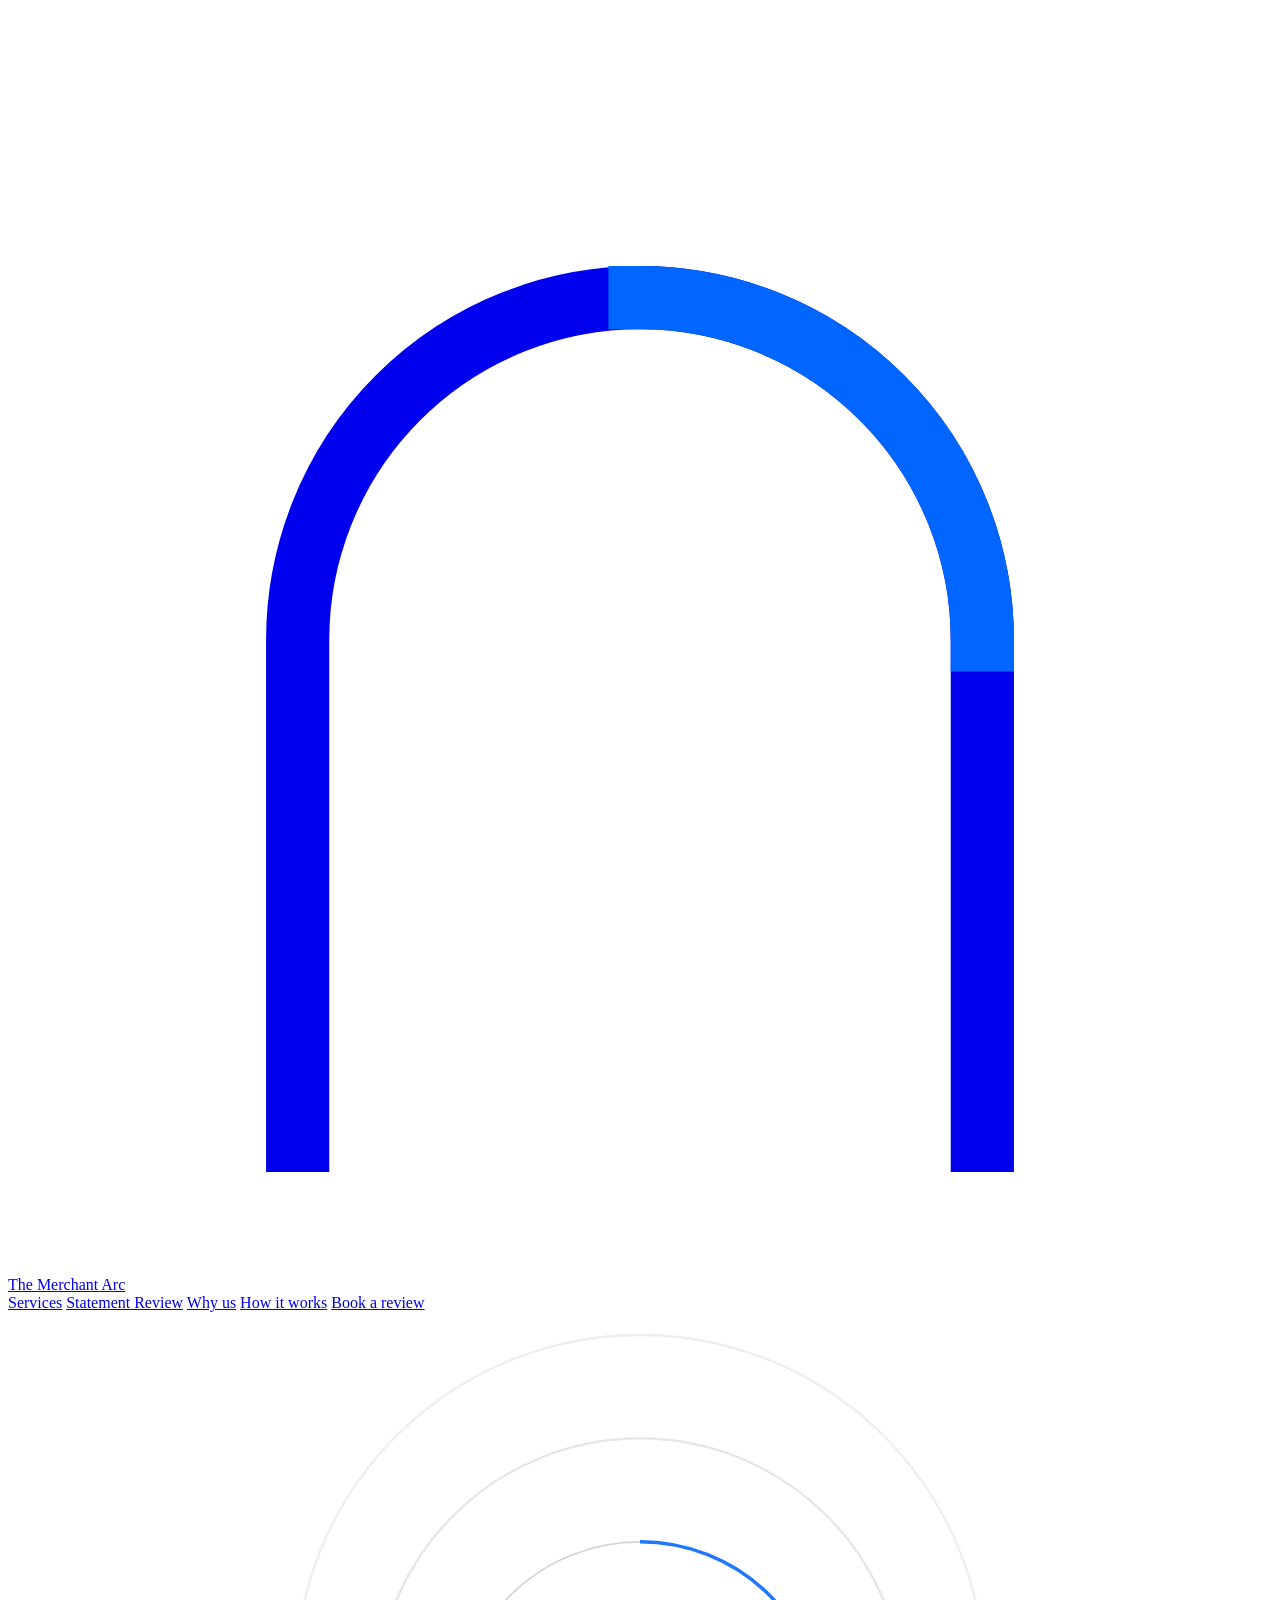
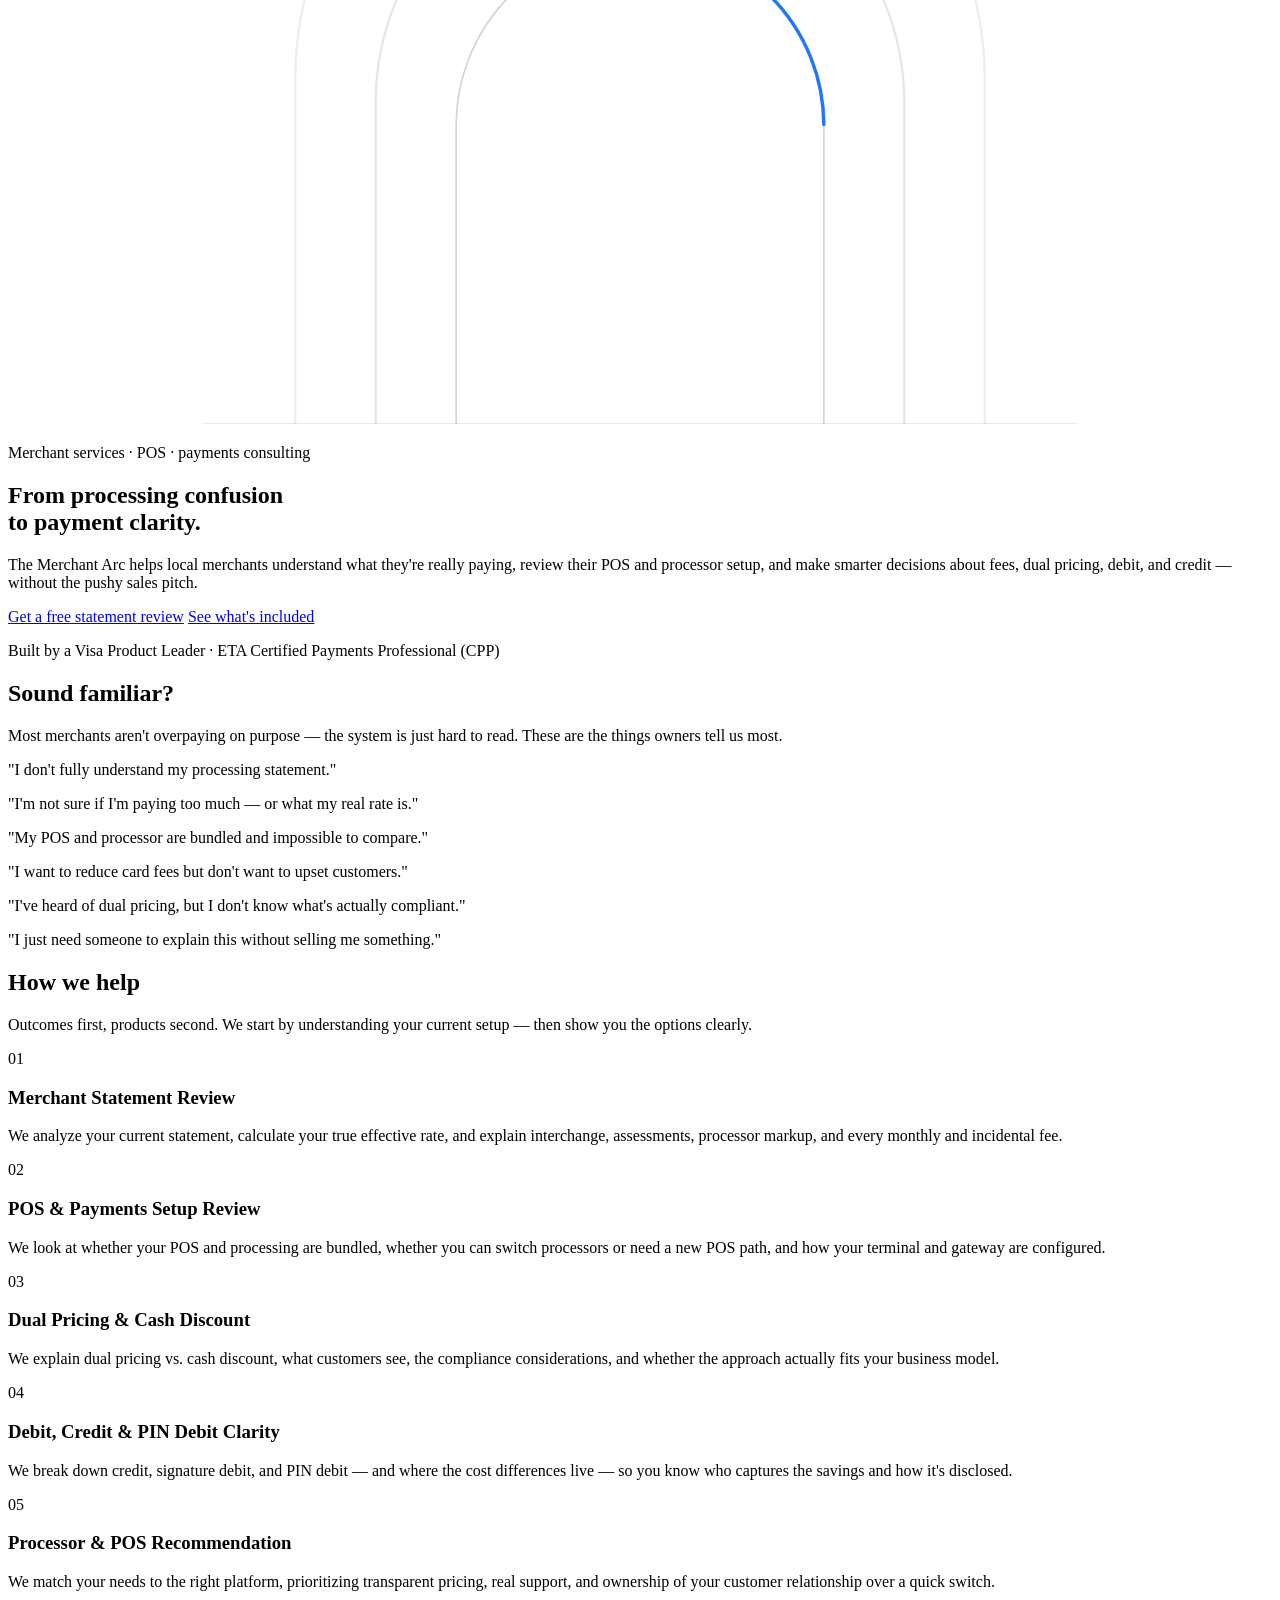
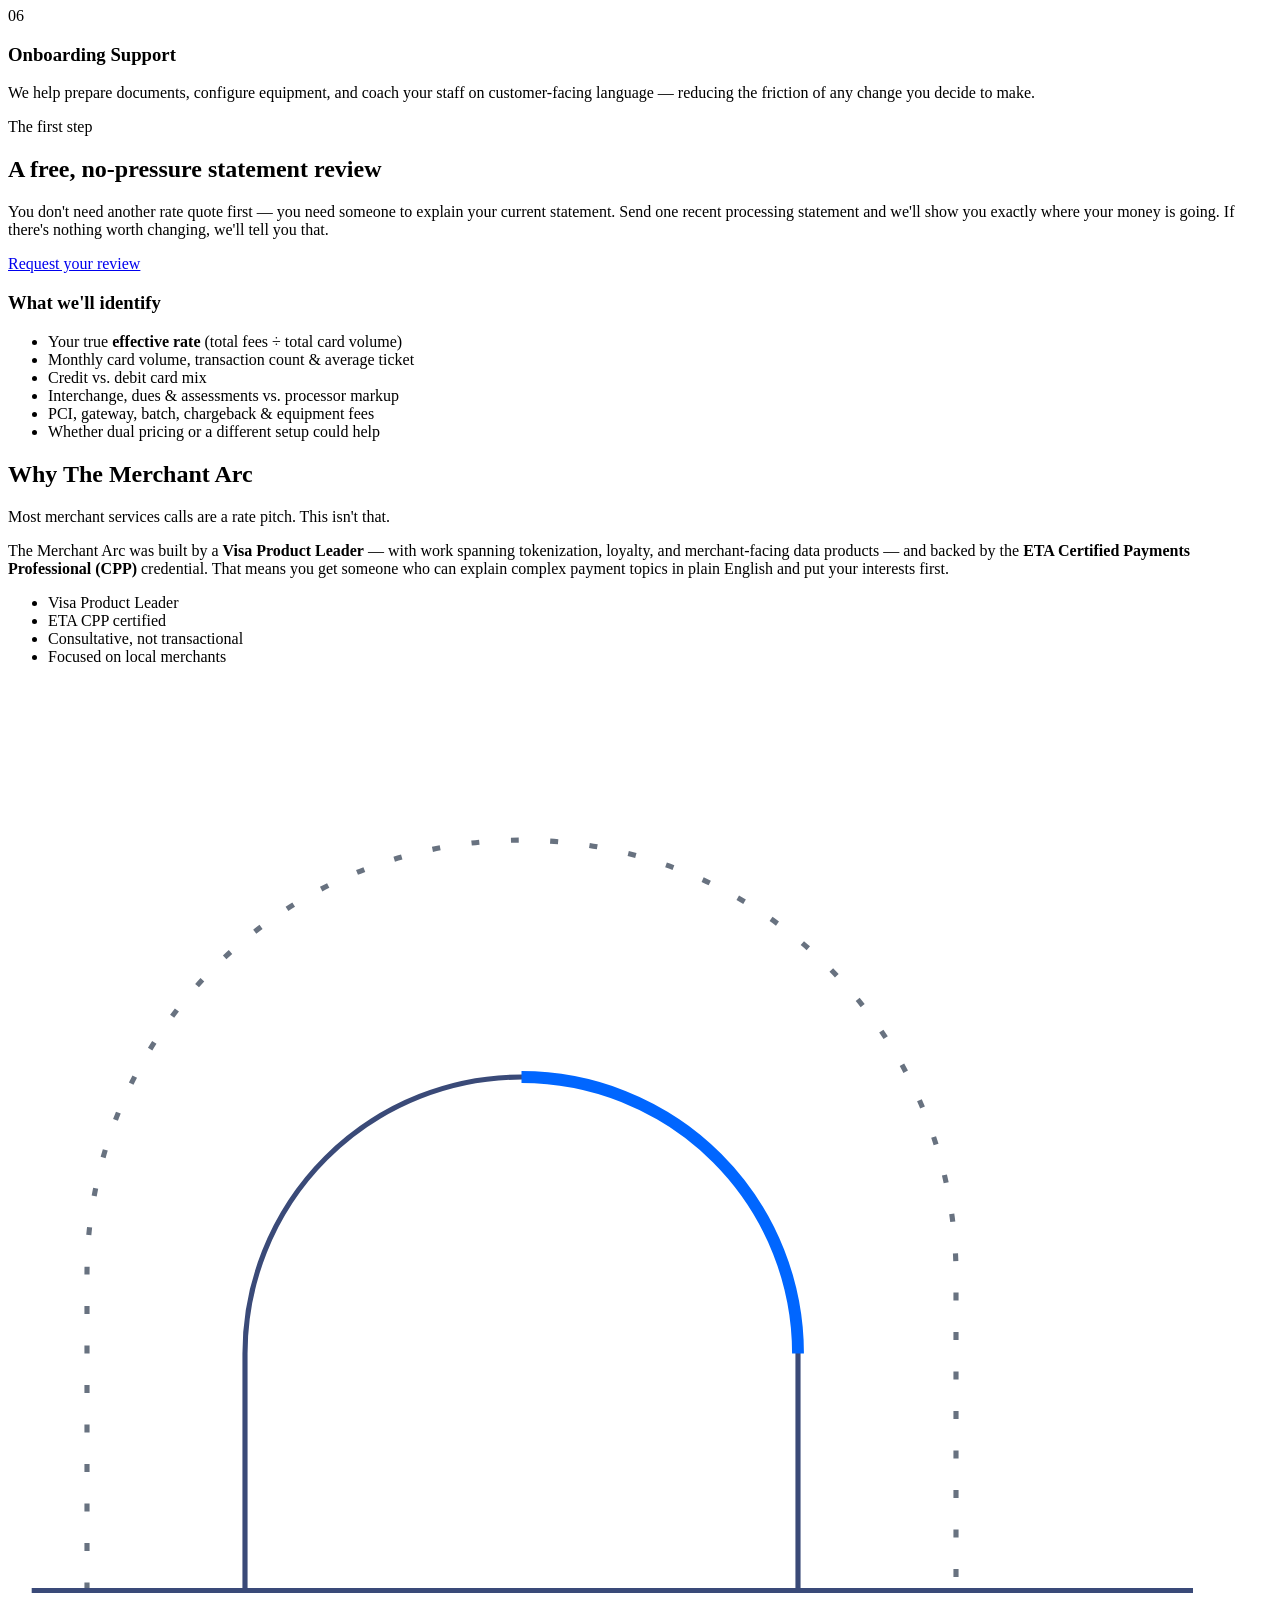
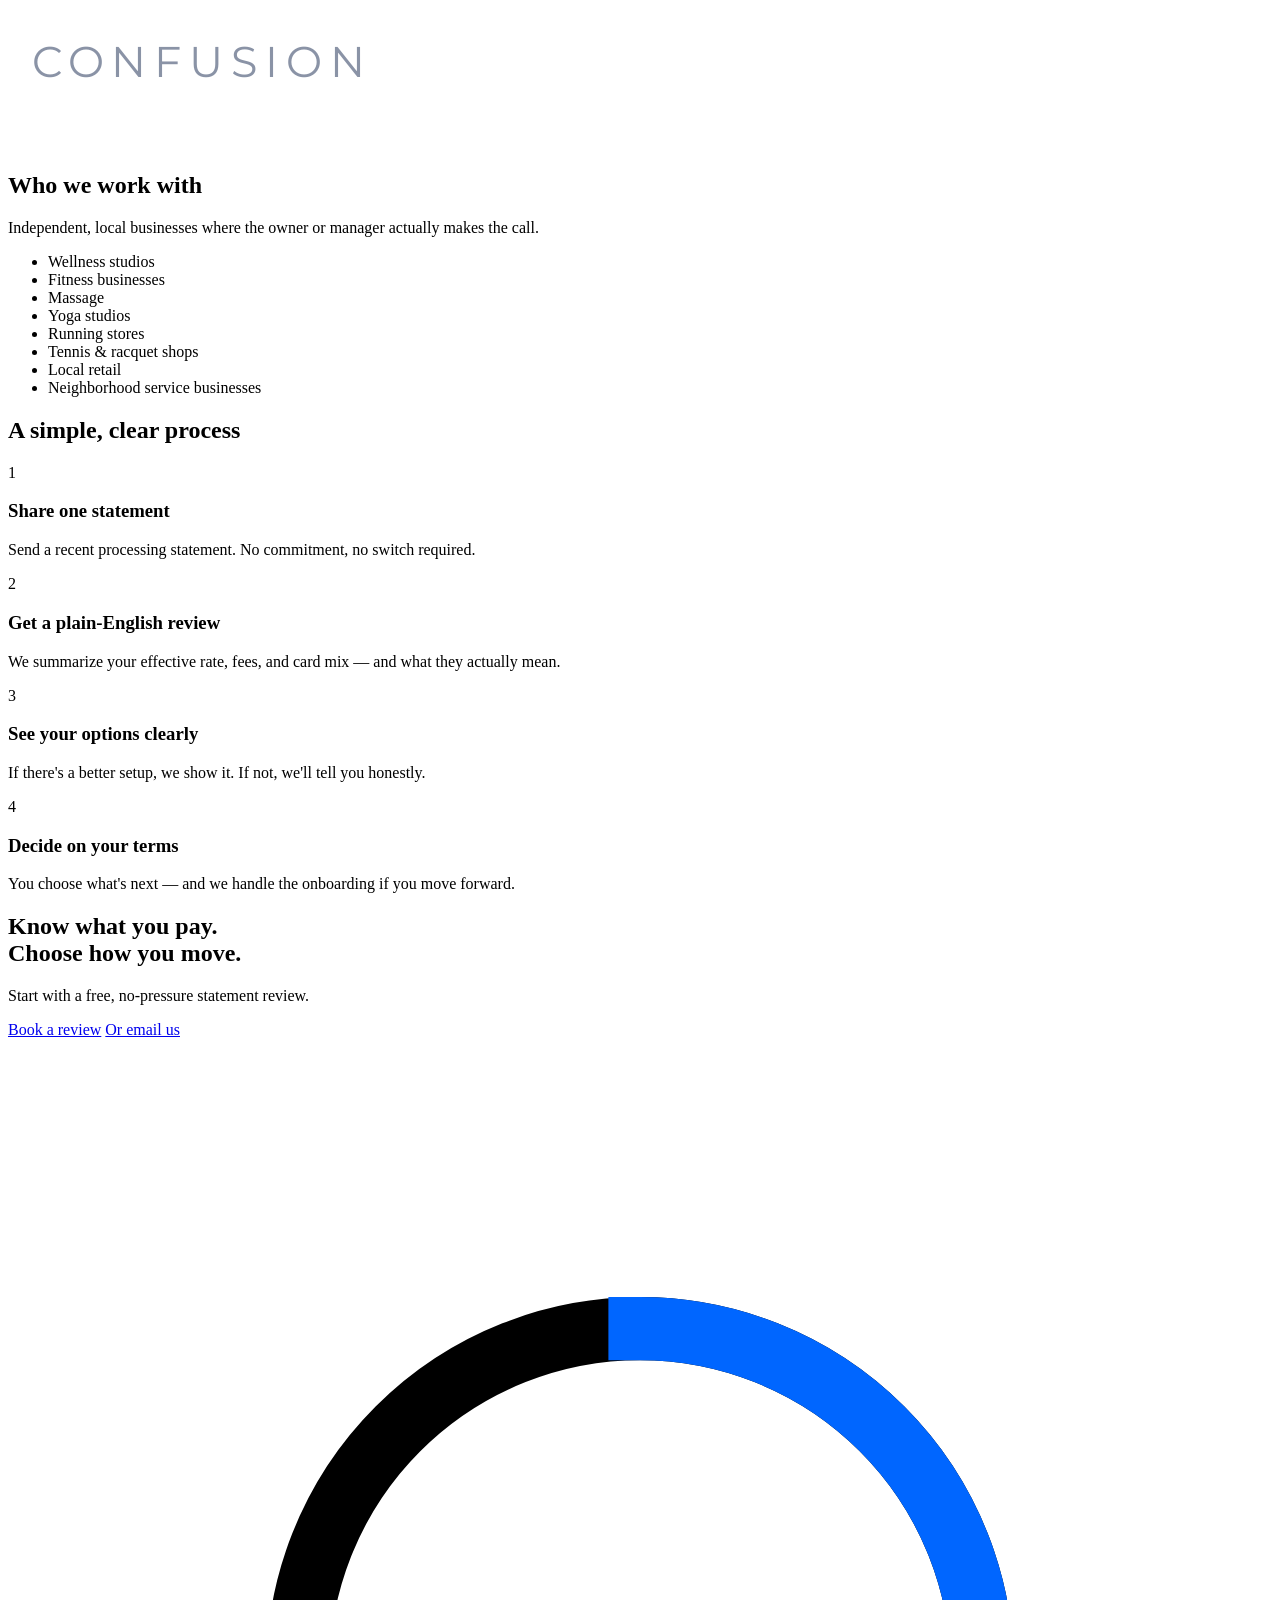
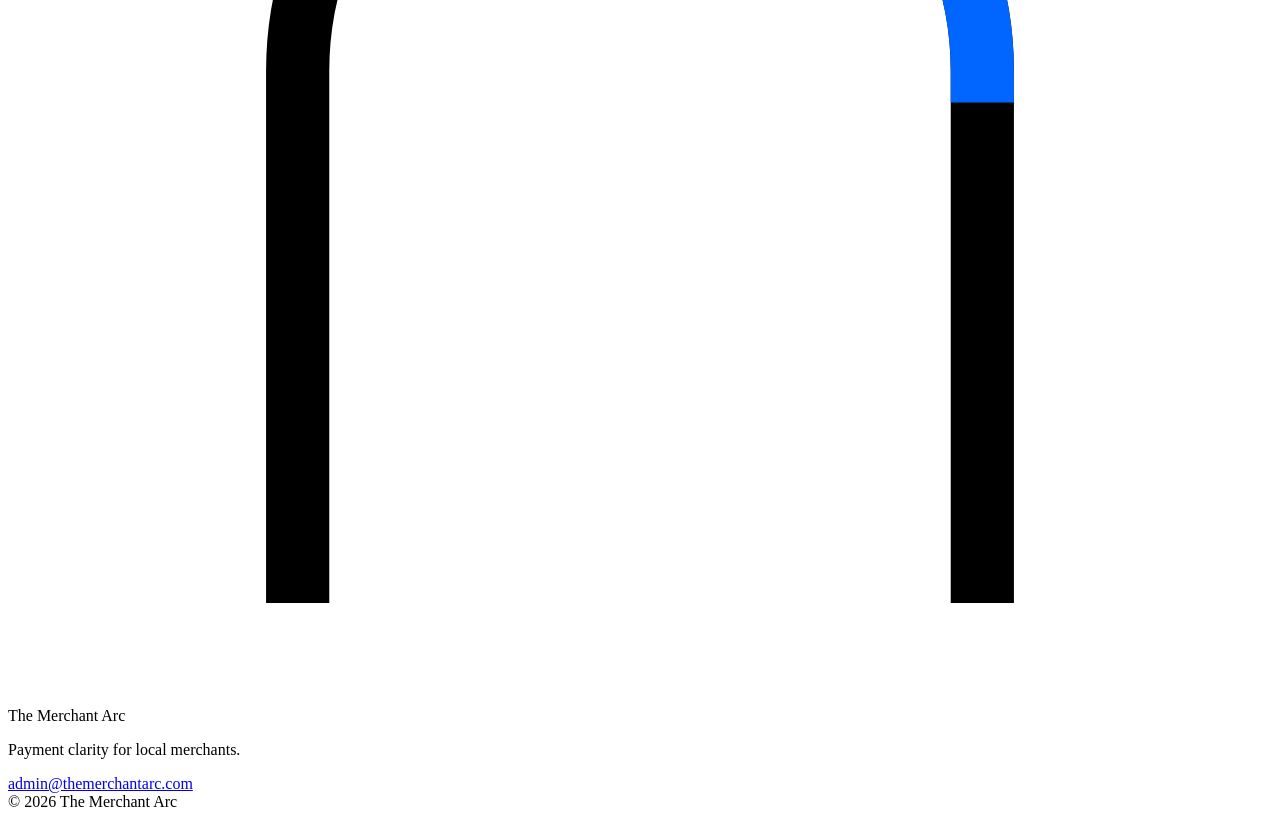
==== index.html @ 0c295b88 "Rename site/index.html to index.html" ====
<!DOCTYPE html>
<html lang="en">
<head>
  <meta charset="UTF-8" />
  <meta name="viewport" content="width=device-width, initial-scale=1.0" />
  <title>The Merchant Arc — Payment Clarity for Local Merchants</title>
  <meta name="description" content="The Merchant Arc helps local merchants review their payment processing, understand their POS setup, and make smarter decisions about fees, dual pricing, debit, and credit — starting with a no-pressure statement review." />

  <!-- Open Graph / social preview -->
  <meta property="og:title" content="The Merchant Arc — Payment Clarity for Local Merchants" />
  <meta property="og:description" content="A clearer path through merchant services. Free statement review for local businesses." />
  <meta property="og:type" content="website" />
  <meta property="og:url" content="https://themerchantarc.com" />

  <link rel="preconnect" href="https://fonts.googleapis.com" />
  <link rel="preconnect" href="https://fonts.gstatic.com" crossorigin />
  <link href="https://fonts.googleapis.com/css2?family=Cinzel:wght@400;500;600&family=Montserrat:wght@400;500;600;700&display=swap" rel="stylesheet" />
  <link rel="stylesheet" href="styles.css" />

  <!-- Calendly popup widget -->
  <link href="https://assets.calendly.com/assets/external/widget.css" rel="stylesheet" />
  <script src="https://assets.calendly.com/assets/external/widget.js" type="text/javascript" async></script>
</head>
<body>

  <!-- ============ NAV ============ -->
  <header class="nav" id="top">
    <div class="container nav__inner">
      <a class="brand" href="#top" aria-label="The Merchant Arc home">
        <svg class="brand__mark" viewBox="0 0 48 48" aria-hidden="true">
          <path d="M11 43 V 24 A 13 13 0 0 1 37 24 V 43" fill="none" stroke="currentColor" stroke-width="2.4" stroke-linecap="square"/>
          <path d="M24 11 A 13 13 0 0 1 37 24" fill="none" stroke="#0066FF" stroke-width="2.4" stroke-linecap="square"/>
        </svg>
        <span class="brand__name">The Merchant&nbsp;Arc</span>
      </a>
      <nav class="nav__links" aria-label="Primary">
        <a href="#services">Services</a>
        <a href="#statement">Statement Review</a>
        <a href="#why">Why us</a>
        <a href="#process">How it works</a>
        <a class="btn btn--ghost btn--sm" href="#" onclick="Calendly.initPopupWidget({url: 'https://calendly.com/ray-a-maylor/let-us-share-some-thoughts-together'});return false;">Book a review</a>
      </nav>
    </div>
  </header>

  <!-- ============ HERO ============ -->
  <section class="hero">
    <div class="hero__bg" aria-hidden="true">
      <svg class="hero__arc" viewBox="0 0 1100 620" preserveAspectRatio="xMidYMax meet">
        <g fill="none">
          <path d="M250 620 V 320 A 300 300 0 0 1 850 320 V 620" stroke="#081034" stroke-opacity="0.07" stroke-width="2"/>
          <path d="M320 620 V 340 A 230 230 0 0 1 780 340 V 620" stroke="#081034" stroke-opacity="0.10" stroke-width="2"/>
          <path d="M390 620 V 360 A 160 160 0 0 1 710 360 V 620" stroke="#687280" stroke-opacity="0.30" stroke-width="1.5"/>
          <path d="M550 200 A 160 160 0 0 1 710 360" stroke="#0066FF" stroke-opacity="0.85" stroke-width="3"/>
          <line x1="170" y1="620" x2="930" y2="620" stroke="#081034" stroke-opacity="0.18" stroke-width="1.5"/>
        </g>
      </svg>
    </div>
    <div class="container hero__inner">
      <p class="eyebrow">Merchant services · POS · payments consulting</p>
      <h1 class="hero__title">From processing confusion<br /><span class="accent">to payment clarity.</span></h1>
      <p class="hero__lede">
        The Merchant Arc helps local merchants understand what they're really paying,
        review their POS and processor setup, and make smarter decisions about fees,
        dual pricing, debit, and credit — without the pushy sales pitch.
      </p>
      <div class="hero__cta">
        <a class="btn btn--primary" href="#" onclick="Calendly.initPopupWidget({url: 'https://calendly.com/ray-a-maylor/let-us-share-some-thoughts-together'});return false;">Get a free statement review</a>
        <a class="btn btn--ghost" href="#statement">See what's included</a>
      </div>
      <p class="hero__trust">Built by a Visa Product Leader · ETA Certified Payments Professional (CPP)</p>
    </div>
  </section>

  <!-- ============ PAIN POINTS ============ -->
  <section class="section" id="pains">
    <div class="container">
      <h2 class="section__title">Sound familiar?</h2>
      <p class="section__sub">Most merchants aren't overpaying on purpose — the system is just hard to read. These are the things owners tell us most.</p>
      <div class="cards cards--3">
        <div class="card card--quiet"><p>"I don't fully understand my processing statement."</p></div>
        <div class="card card--quiet"><p>"I'm not sure if I'm paying too much — or what my real rate is."</p></div>
        <div class="card card--quiet"><p>"My POS and processor are bundled and impossible to compare."</p></div>
        <div class="card card--quiet"><p>"I want to reduce card fees but don't want to upset customers."</p></div>
        <div class="card card--quiet"><p>"I've heard of dual pricing, but I don't know what's actually compliant."</p></div>
        <div class="card card--quiet"><p>"I just need someone to explain this without selling me something."</p></div>
      </div>
    </div>
  </section>

  <!-- ============ SERVICES ============ -->
  <section class="section section--alt" id="services">
    <div class="container">
      <h2 class="section__title">How we help</h2>
      <p class="section__sub">Outcomes first, products second. We start by understanding your current setup — then show you the options clearly.</p>
      <div class="cards cards--3">
        <article class="card">
          <span class="card__num">01</span>
          <h3>Merchant Statement Review</h3>
          <p>We analyze your current statement, calculate your true effective rate, and explain interchange, assessments, processor markup, and every monthly and incidental fee.</p>
        </article>
        <article class="card">
          <span class="card__num">02</span>
          <h3>POS &amp; Payments Setup Review</h3>
          <p>We look at whether your POS and processing are bundled, whether you can switch processors or need a new POS path, and how your terminal and gateway are configured.</p>
        </article>
        <article class="card">
          <span class="card__num">03</span>
          <h3>Dual Pricing &amp; Cash Discount</h3>
          <p>We explain dual pricing vs. cash discount, what customers see, the compliance considerations, and whether the approach actually fits your business model.</p>
        </article>
        <article class="card">
          <span class="card__num">04</span>
          <h3>Debit, Credit &amp; PIN Debit Clarity</h3>
          <p>We break down credit, signature debit, and PIN debit — and where the cost differences live — so you know who captures the savings and how it's disclosed.</p>
        </article>
        <article class="card">
          <span class="card__num">05</span>
          <h3>Processor &amp; POS Recommendation</h3>
          <p>We match your needs to the right platform, prioritizing transparent pricing, real support, and ownership of your customer relationship over a quick switch.</p>
        </article>
        <article class="card">
          <span class="card__num">06</span>
          <h3>Onboarding Support</h3>
          <p>We help prepare documents, configure equipment, and coach your staff on customer-facing language — reducing the friction of any change you decide to make.</p>
        </article>
      </div>
    </div>
  </section>

  <!-- ============ STATEMENT REVIEW OFFER ============ -->
  <section class="section offer" id="statement">
    <div class="container offer__inner">
      <div class="offer__copy">
        <p class="eyebrow">The first step</p>
        <h2 class="section__title">A free, no-pressure statement review</h2>
        <p>You don't need another rate quote first — you need someone to explain your current statement. Send one recent processing statement and we'll show you exactly where your money is going. If there's nothing worth changing, we'll tell you that.</p>
        <a class="btn btn--primary" href="#" onclick="Calendly.initPopupWidget({url: 'https://calendly.com/ray-a-maylor/let-us-share-some-thoughts-together'});return false;">Request your review</a>
      </div>
      <div class="offer__list">
        <h3>What we'll identify</h3>
        <ul class="checklist">
          <li>Your true <strong>effective rate</strong> (total fees ÷ total card volume)</li>
          <li>Monthly card volume, transaction count &amp; average ticket</li>
          <li>Credit vs. debit card mix</li>
          <li>Interchange, dues &amp; assessments vs. processor markup</li>
          <li>PCI, gateway, batch, chargeback &amp; equipment fees</li>
          <li>Whether dual pricing or a different setup could help</li>
        </ul>
      </div>
    </div>
  </section>

  <!-- ============ WHY THE MERCHANT ARC ============ -->
  <section class="section section--dark" id="why">
    <div class="container why">
      <div class="why__copy">
        <h2 class="section__title">Why The Merchant Arc</h2>
        <p class="why__lede">Most merchant services calls are a rate pitch. This isn't that.</p>
        <p>The Merchant Arc was built by a <strong>Visa Product Leader</strong> — with work spanning tokenization, loyalty, and merchant-facing data products — and backed by the <strong>ETA Certified Payments Professional (CPP)</strong> credential. That means you get someone who can explain complex payment topics in plain English and put your interests first.</p>
        <ul class="badges">
          <li>Visa Product Leader</li>
          <li>ETA CPP certified</li>
          <li>Consultative, not transactional</li>
          <li>Focused on local merchants</li>
        </ul>
      </div>
      <div class="why__metaphor" aria-hidden="true">
        <svg viewBox="0 0 320 270">
          <path d="M20 230 V 150 A 110 110 0 0 1 240 150 V 230" fill="none" stroke="#687280" stroke-width="1.3" stroke-dasharray="2 8"/>
          <path d="M60 230 V 170 A 70 70 0 0 1 200 170 V 230" fill="none" stroke="#3a4a78" stroke-width="1.3"/>
          <path d="M130 100 A 70 70 0 0 1 200 170" fill="none" stroke="#0066FF" stroke-width="3"/>
          <line x1="6" y1="230" x2="300" y2="230" stroke="#3a4a78" stroke-width="1.3"/>
          <text x="6" y="252" fill="#8a93a6" font-size="11" font-family="Montserrat, sans-serif" letter-spacing="2">CONFUSION</text>
          <text x="232" y="252" fill="#ffffff" font-size="11" font-family="Montserrat, sans-serif" letter-spacing="2">CLARITY</text>
        </svg>
      </div>
    </div>
  </section>

  <!-- ============ TARGET INDUSTRIES ============ -->
  <section class="section" id="industries">
    <div class="container">
      <h2 class="section__title">Who we work with</h2>
      <p class="section__sub">Independent, local businesses where the owner or manager actually makes the call.</p>
      <ul class="tags">
        <li>Wellness studios</li>
        <li>Fitness businesses</li>
        <li>Massage</li>
        <li>Yoga studios</li>
        <li>Running stores</li>
        <li>Tennis &amp; racquet shops</li>
        <li>Local retail</li>
        <li>Neighborhood service businesses</li>
      </ul>
    </div>
  </section>

  <!-- ============ PROCESS ============ -->
  <section class="section section--alt" id="process">
    <div class="container">
      <h2 class="section__title">A simple, clear process</h2>
      <div class="steps">
        <div class="step">
          <span class="step__num">1</span>
          <h3>Share one statement</h3>
          <p>Send a recent processing statement. No commitment, no switch required.</p>
        </div>
        <div class="step">
          <span class="step__num">2</span>
          <h3>Get a plain-English review</h3>
          <p>We summarize your effective rate, fees, and card mix — and what they actually mean.</p>
        </div>
        <div class="step">
          <span class="step__num">3</span>
          <h3>See your options clearly</h3>
          <p>If there's a better setup, we show it. If not, we'll tell you honestly.</p>
        </div>
        <div class="step">
          <span class="step__num">4</span>
          <h3>Decide on your terms</h3>
          <p>You choose what's next — and we handle the onboarding if you move forward.</p>
        </div>
      </div>
    </div>
  </section>

  <!-- ============ CONTACT / CTA ============ -->
  <section class="section cta" id="contact">
    <div class="container cta__inner">
      <h2 class="cta__title">Know what you pay.<br />Choose how you move.</h2>
      <p class="cta__sub">Start with a free, no-pressure statement review.</p>
      <div class="cta__btns">
        <a class="btn btn--primary btn--lg" href="#" onclick="Calendly.initPopupWidget({url: 'https://calendly.com/ray-a-maylor/let-us-share-some-thoughts-together'});return false;">Book a review</a>
        <a class="btn btn--ghost btn--lg cta__email" href="mailto:admin@themerchantarc.com?subject=Free%20Statement%20Review">Or email us</a>
      </div>
    </div>
  </section>

  <!-- ============ FOOTER ============ -->
  <footer class="footer">
    <div class="container footer__inner">
      <div class="footer__brand">
        <svg class="brand__mark" viewBox="0 0 48 48" aria-hidden="true">
          <path d="M11 43 V 24 A 13 13 0 0 1 37 24 V 43" fill="none" stroke="currentColor" stroke-width="2.4" stroke-linecap="square"/>
          <path d="M24 11 A 13 13 0 0 1 37 24" fill="none" stroke="#0066FF" stroke-width="2.4" stroke-linecap="square"/>
        </svg>
        <span>The Merchant Arc</span>
      </div>
      <p class="footer__tag">Payment clarity for local merchants.</p>
      <p class="footer__legal">
        <a href="mailto:admin@themerchantarc.com">admin@themerchantarc.com</a><br />
        © <span id="year"></span> The Merchant Arc
      </p>
    </div>
  </footer>

  <script>
    document.getElementById('year').textContent = new Date().getFullYear();
  </script>
</body>
</html>
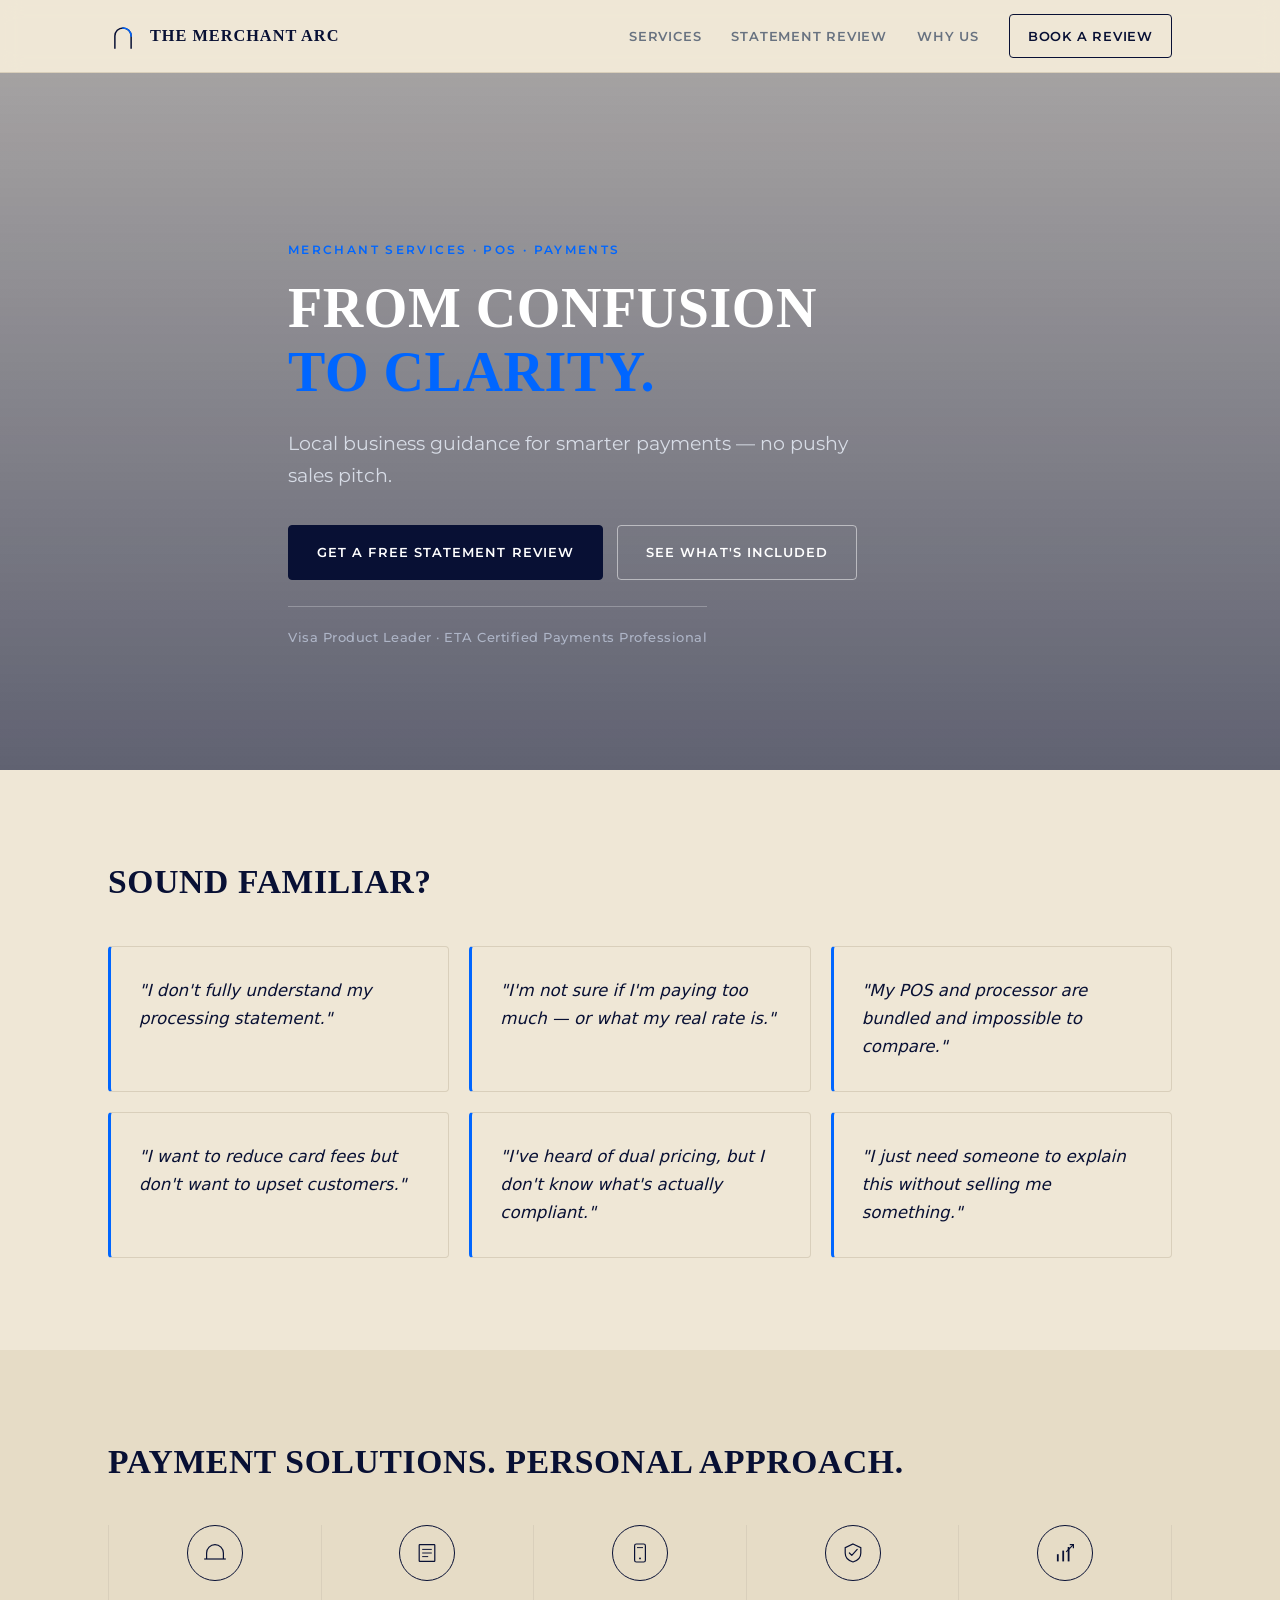
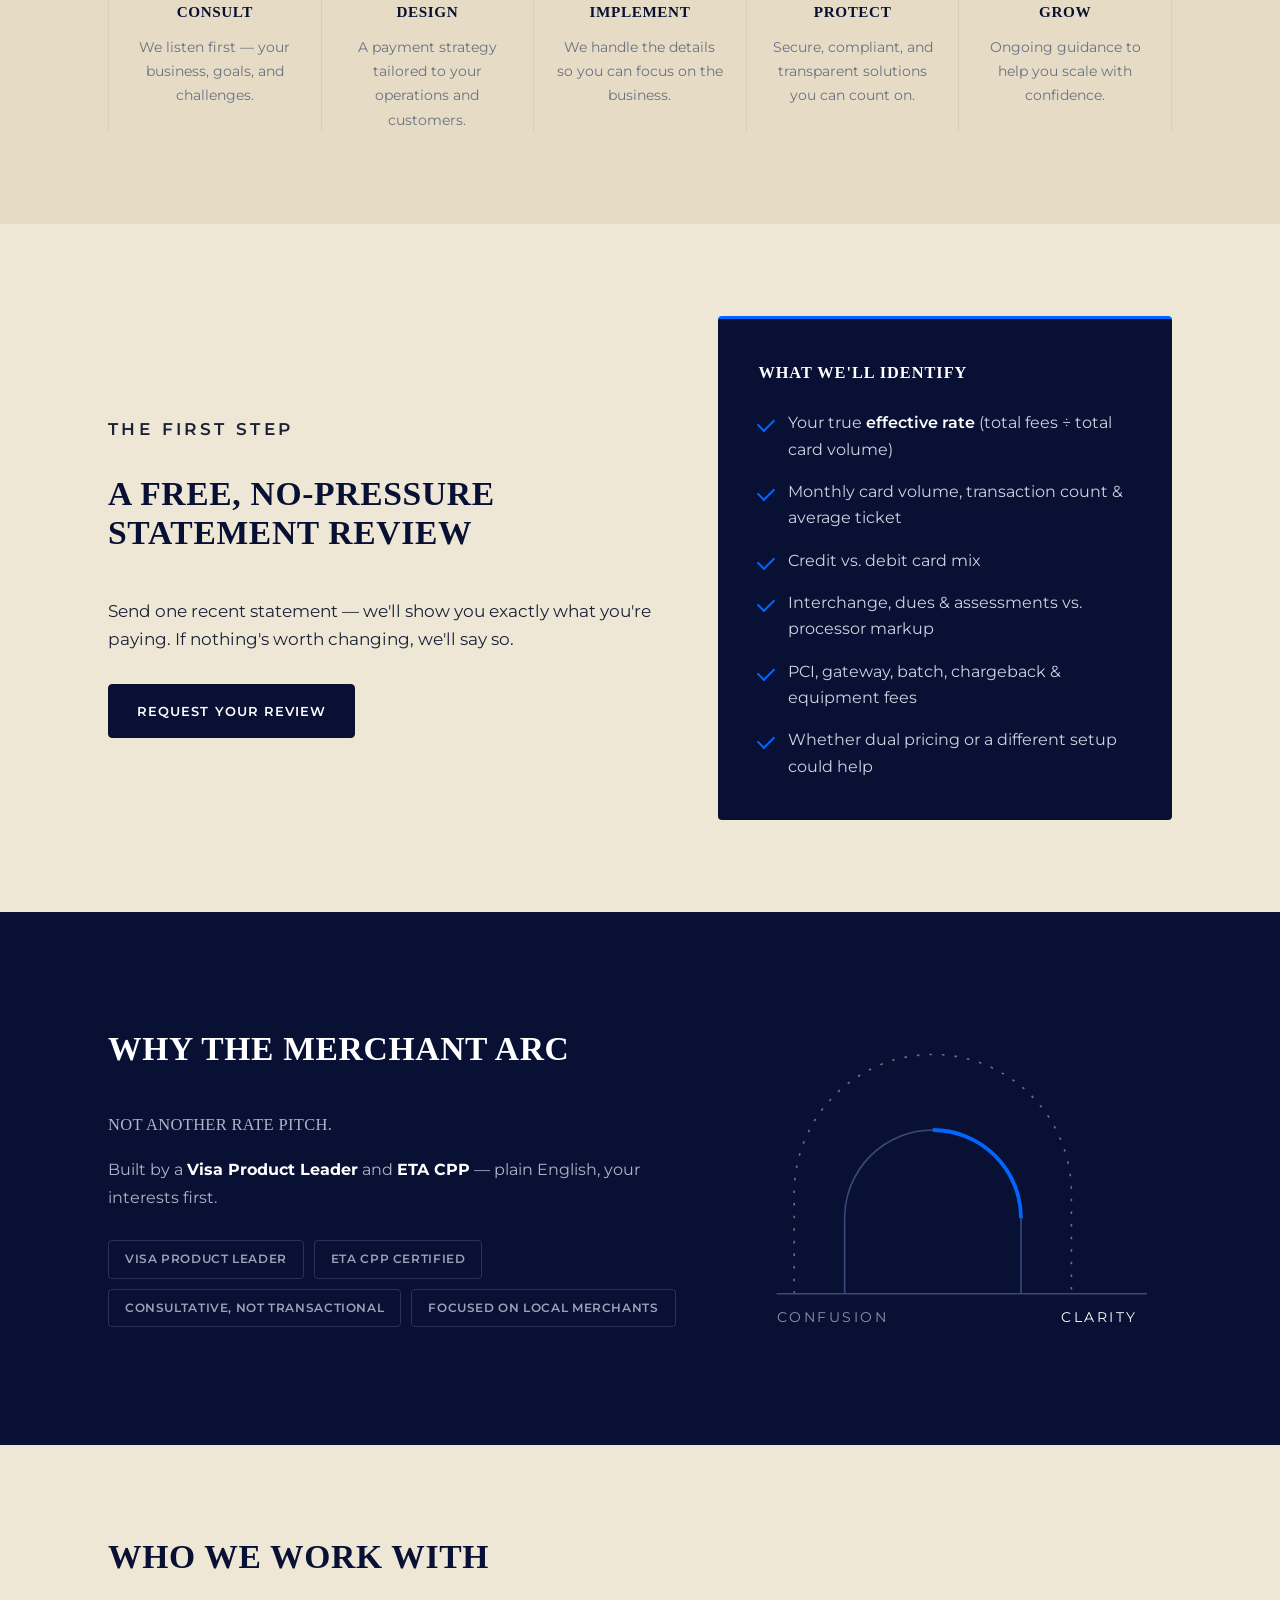
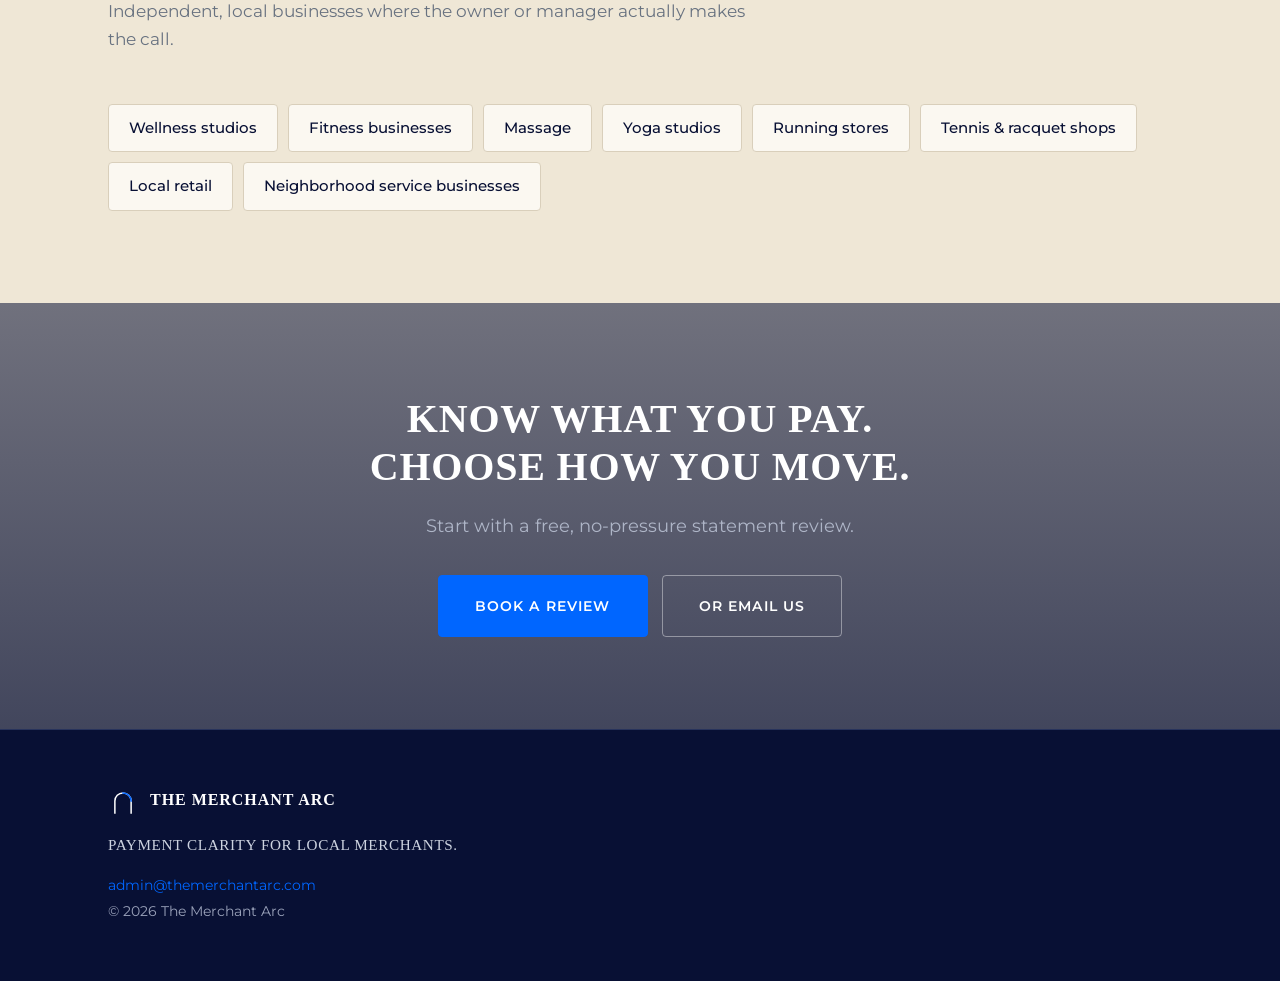
==== commit 84108c6d: "Add files via upload" ====
--- a/index.html
+++ b/index.html
@@ -37,7 +37,6 @@
         <a href="#services">Services</a>
         <a href="#statement">Statement Review</a>
         <a href="#why">Why us</a>
-        <a href="#process">How it works</a>
         <a class="btn btn--ghost btn--sm" href="#" onclick="Calendly.initPopupWidget({url: 'https://calendly.com/ray-a-maylor/let-us-share-some-thoughts-together'});return false;">Book a review</a>
       </nav>
     </div>
@@ -45,30 +44,15 @@
 
   <!-- ============ HERO ============ -->
   <section class="hero">
-    <div class="hero__bg" aria-hidden="true">
-      <svg class="hero__arc" viewBox="0 0 1100 620" preserveAspectRatio="xMidYMax meet">
-        <g fill="none">
-          <path d="M250 620 V 320 A 300 300 0 0 1 850 320 V 620" stroke="#081034" stroke-opacity="0.07" stroke-width="2"/>
-          <path d="M320 620 V 340 A 230 230 0 0 1 780 340 V 620" stroke="#081034" stroke-opacity="0.10" stroke-width="2"/>
-          <path d="M390 620 V 360 A 160 160 0 0 1 710 360 V 620" stroke="#687280" stroke-opacity="0.30" stroke-width="1.5"/>
-          <path d="M550 200 A 160 160 0 0 1 710 360" stroke="#0066FF" stroke-opacity="0.85" stroke-width="3"/>
-          <line x1="170" y1="620" x2="930" y2="620" stroke="#081034" stroke-opacity="0.18" stroke-width="1.5"/>
-        </g>
-      </svg>
-    </div>
     <div class="container hero__inner">
-      <p class="eyebrow">Merchant services · POS · payments consulting</p>
-      <h1 class="hero__title">From processing confusion<br /><span class="accent">to payment clarity.</span></h1>
-      <p class="hero__lede">
-        The Merchant Arc helps local merchants understand what they're really paying,
-        review their POS and processor setup, and make smarter decisions about fees,
-        dual pricing, debit, and credit — without the pushy sales pitch.
-      </p>
+      <p class="eyebrow">Merchant services · POS · payments</p>
+      <h1 class="hero__title">From confusion<br /><span class="accent">to clarity.</span></h1>
+      <p class="hero__lede">Local business guidance for smarter payments — no pushy sales pitch.</p>
       <div class="hero__cta">
         <a class="btn btn--primary" href="#" onclick="Calendly.initPopupWidget({url: 'https://calendly.com/ray-a-maylor/let-us-share-some-thoughts-together'});return false;">Get a free statement review</a>
         <a class="btn btn--ghost" href="#statement">See what's included</a>
       </div>
-      <p class="hero__trust">Built by a Visa Product Leader · ETA Certified Payments Professional (CPP)</p>
+      <p class="hero__trust">Visa Product Leader · ETA Certified Payments Professional</p>
     </div>
   </section>
 
@@ -76,7 +60,6 @@
   <section class="section" id="pains">
     <div class="container">
       <h2 class="section__title">Sound familiar?</h2>
-      <p class="section__sub">Most merchants aren't overpaying on purpose — the system is just hard to read. These are the things owners tell us most.</p>
       <div class="cards cards--3">
         <div class="card card--quiet"><p>"I don't fully understand my processing statement."</p></div>
         <div class="card card--quiet"><p>"I'm not sure if I'm paying too much — or what my real rate is."</p></div>
@@ -91,39 +74,43 @@
   <!-- ============ SERVICES ============ -->
   <section class="section section--alt" id="services">
     <div class="container">
-      <h2 class="section__title">How we help</h2>
-      <p class="section__sub">Outcomes first, products second. We start by understanding your current setup — then show you the options clearly.</p>
-      <div class="cards cards--3">
-        <article class="card">
-          <span class="card__num">01</span>
-          <h3>Merchant Statement Review</h3>
-          <p>We analyze your current statement, calculate your true effective rate, and explain interchange, assessments, processor markup, and every monthly and incidental fee.</p>
-        </article>
-        <article class="card">
-          <span class="card__num">02</span>
-          <h3>POS &amp; Payments Setup Review</h3>
-          <p>We look at whether your POS and processing are bundled, whether you can switch processors or need a new POS path, and how your terminal and gateway are configured.</p>
-        </article>
-        <article class="card">
-          <span class="card__num">03</span>
-          <h3>Dual Pricing &amp; Cash Discount</h3>
-          <p>We explain dual pricing vs. cash discount, what customers see, the compliance considerations, and whether the approach actually fits your business model.</p>
-        </article>
-        <article class="card">
-          <span class="card__num">04</span>
-          <h3>Debit, Credit &amp; PIN Debit Clarity</h3>
-          <p>We break down credit, signature debit, and PIN debit — and where the cost differences live — so you know who captures the savings and how it's disclosed.</p>
-        </article>
-        <article class="card">
-          <span class="card__num">05</span>
-          <h3>Processor &amp; POS Recommendation</h3>
-          <p>We match your needs to the right platform, prioritizing transparent pricing, real support, and ownership of your customer relationship over a quick switch.</p>
-        </article>
-        <article class="card">
-          <span class="card__num">06</span>
-          <h3>Onboarding Support</h3>
-          <p>We help prepare documents, configure equipment, and coach your staff on customer-facing language — reducing the friction of any change you decide to make.</p>
-        </article>
+      <h2 class="section__title">Payment solutions. Personal approach.</h2>
+      <div class="steps5">
+        <div class="step5">
+          <div class="step5__icon" aria-hidden="true">
+            <svg viewBox="0 0 40 40"><path d="M6 30 V20 A14 14 0 0 1 34 20 V30" fill="none" stroke="currentColor" stroke-width="2"/><line x1="2" y1="30" x2="38" y2="30" stroke="currentColor" stroke-width="2"/></svg>
+          </div>
+          <h3>Consult</h3>
+          <p>We listen first — your business, goals, and challenges.</p>
+        </div>
+        <div class="step5">
+          <div class="step5__icon" aria-hidden="true">
+            <svg viewBox="0 0 40 40"><rect x="7" y="6" width="26" height="28" rx="1" fill="none" stroke="currentColor" stroke-width="2"/><line x1="12" y1="14" x2="28" y2="14" stroke="currentColor" stroke-width="1.6"/><line x1="12" y1="20" x2="28" y2="20" stroke="currentColor" stroke-width="1.6"/><line x1="12" y1="26" x2="22" y2="26" stroke="currentColor" stroke-width="1.6"/></svg>
+          </div>
+          <h3>Design</h3>
+          <p>A payment strategy tailored to your operations and customers.</p>
+        </div>
+        <div class="step5">
+          <div class="step5__icon" aria-hidden="true">
+            <svg viewBox="0 0 40 40"><rect x="11" y="5" width="18" height="30" rx="3" fill="none" stroke="currentColor" stroke-width="2"/><line x1="15" y1="11" x2="25" y2="11" stroke="currentColor" stroke-width="1.6"/><circle cx="20" cy="29" r="1.6" fill="currentColor"/></svg>
+          </div>
+          <h3>Implement</h3>
+          <p>We handle the details so you can focus on the business.</p>
+        </div>
+        <div class="step5">
+          <div class="step5__icon" aria-hidden="true">
+            <svg viewBox="0 0 40 40"><path d="M20 5 L33 11 V20 C33 29 27 33 20 35 C13 33 7 29 7 20 V11 Z" fill="none" stroke="currentColor" stroke-width="2"/><path d="M14 20 L18 24 L27 14" fill="none" stroke="currentColor" stroke-width="2" stroke-linecap="round" stroke-linejoin="round"/></svg>
+          </div>
+          <h3>Protect</h3>
+          <p>Secure, compliant, and transparent solutions you can count on.</p>
+        </div>
+        <div class="step5">
+          <div class="step5__icon" aria-hidden="true">
+            <svg viewBox="0 0 40 40"><line x1="8" y1="34" x2="8" y2="22" stroke="currentColor" stroke-width="3"/><line x1="17" y1="34" x2="17" y2="16" stroke="currentColor" stroke-width="3"/><line x1="26" y1="34" x2="26" y2="10" stroke="currentColor" stroke-width="3"/><path d="M28 6 L34 6 L34 12" fill="none" stroke="currentColor" stroke-width="2"/><line x1="34" y1="6" x2="22" y2="18" stroke="currentColor" stroke-width="2"/></svg>
+          </div>
+          <h3>Grow</h3>
+          <p>Ongoing guidance to help you scale with confidence.</p>
+        </div>
       </div>
     </div>
   </section>
@@ -134,7 +121,7 @@
       <div class="offer__copy">
         <p class="eyebrow">The first step</p>
         <h2 class="section__title">A free, no-pressure statement review</h2>
-        <p>You don't need another rate quote first — you need someone to explain your current statement. Send one recent processing statement and we'll show you exactly where your money is going. If there's nothing worth changing, we'll tell you that.</p>
+        <p>Send one recent statement — we'll show you exactly what you're paying. If nothing's worth changing, we'll say so.</p>
         <a class="btn btn--primary" href="#" onclick="Calendly.initPopupWidget({url: 'https://calendly.com/ray-a-maylor/let-us-share-some-thoughts-together'});return false;">Request your review</a>
       </div>
       <div class="offer__list">
@@ -156,8 +143,8 @@
     <div class="container why">
       <div class="why__copy">
         <h2 class="section__title">Why The Merchant Arc</h2>
-        <p class="why__lede">Most merchant services calls are a rate pitch. This isn't that.</p>
-        <p>The Merchant Arc was built by a <strong>Visa Product Leader</strong> — with work spanning tokenization, loyalty, and merchant-facing data products — and backed by the <strong>ETA Certified Payments Professional (CPP)</strong> credential. That means you get someone who can explain complex payment topics in plain English and put your interests first.</p>
+        <p class="why__lede">Not another rate pitch.</p>
+        <p>Built by a <strong>Visa Product Leader</strong> and <strong>ETA CPP</strong> — plain English, your interests first.</p>
         <ul class="badges">
           <li>Visa Product Leader</li>
           <li>ETA CPP certified</li>
@@ -196,35 +183,6 @@
     </div>
   </section>
 
-  <!-- ============ PROCESS ============ -->
-  <section class="section section--alt" id="process">
-    <div class="container">
-      <h2 class="section__title">A simple, clear process</h2>
-      <div class="steps">
-        <div class="step">
-          <span class="step__num">1</span>
-          <h3>Share one statement</h3>
-          <p>Send a recent processing statement. No commitment, no switch required.</p>
-        </div>
-        <div class="step">
-          <span class="step__num">2</span>
-          <h3>Get a plain-English review</h3>
-          <p>We summarize your effective rate, fees, and card mix — and what they actually mean.</p>
-        </div>
-        <div class="step">
-          <span class="step__num">3</span>
-          <h3>See your options clearly</h3>
-          <p>If there's a better setup, we show it. If not, we'll tell you honestly.</p>
-        </div>
-        <div class="step">
-          <span class="step__num">4</span>
-          <h3>Decide on your terms</h3>
-          <p>You choose what's next — and we handle the onboarding if you move forward.</p>
-        </div>
-      </div>
-    </div>
-  </section>
-
   <!-- ============ CONTACT / CTA ============ -->
   <section class="section cta" id="contact">
     <div class="container cta__inner">
--- a/styles.css
+++ b/styles.css
@@ -0,0 +1,333 @@
+/* ============================================================
+   The Merchant Arc — landing page styles
+   Design language: MERCHANT ARC
+   Arc Navy + Warm Stone + Digital Mono Blue.
+   Trajan-style display caps (Cinzel) + Montserrat body.
+   Architectural, premium, trustworthy. Blueprint linework.
+   ============================================================ */
+
+:root {
+  --navy:     #081034;   /* Arc Navy — primary dark            */
+  --navy-2:   #0c1842;   /* lighter navy surface              */
+  --blue:     #0066FF;   /* Digital Mono Blue — accent        */
+  --blue-dk:  #0050d6;   /* accent hover                      */
+  --stone:    #EFE7D6;   /* Warm Stone — page background      */
+  --stone-2:  #E6DCC6;   /* deeper stone — alt sections       */
+  --paper:    #FBF8F1;   /* light warm — cards                */
+  --slate:    #687280;   /* Slate — muted text                */
+  --ink:      #1B2238;   /* body text (soft navy-black)       */
+  --line:     #D9CFBB;   /* warm hairline                     */
+  --line-dk:  #28335c;   /* hairline on navy                  */
+
+  --maxw: 1120px;
+  --radius: 4px;         /* architectural precision           */
+  --shadow: 0 22px 48px -28px rgba(8, 16, 52, 0.55);
+  --font-display: 'Cinzel', 'Trajan Pro', Georgia, 'Times New Roman', serif;
+  --font-body: 'Montserrat', system-ui, -apple-system, Segoe UI, Roboto, sans-serif;
+}
+
+/* ---------- Reset / base ---------- */
+* { box-sizing: border-box; margin: 0; padding: 0; }
+
+html { scroll-behavior: smooth; }
+
+body {
+  font-family: var(--font-body);
+  color: var(--ink);
+  background: var(--stone);
+  line-height: 1.68;
+  -webkit-font-smoothing: antialiased;
+  text-rendering: optimizeLegibility;
+}
+
+a { color: inherit; text-decoration: none; }
+
+.container {
+  width: 100%;
+  max-width: var(--maxw);
+  margin-inline: auto;
+  padding-inline: 28px;
+}
+
+/* signature label — Montserrat caps, blue */
+.eyebrow {
+  font-family: var(--font-body);
+  font-size: 0.74rem;
+  font-weight: 600;
+  letter-spacing: 0.2em;
+  text-transform: uppercase;
+  color: var(--blue);
+  margin-bottom: 16px;
+}
+
+.accent { color: var(--blue); }
+
+/* ---------- Buttons ---------- */
+.btn {
+  display: inline-flex;
+  align-items: center;
+  justify-content: center;
+  gap: 10px;
+  font-family: var(--font-body);
+  font-weight: 600;
+  font-size: 0.84rem;
+  letter-spacing: 0.08em;
+  text-transform: uppercase;
+  padding: 15px 28px;
+  border-radius: var(--radius);
+  border: 1.5px solid var(--navy);
+  cursor: pointer;
+  transition: background .18s ease, color .18s ease, border-color .18s ease, transform .15s ease;
+  white-space: nowrap;
+}
+.btn:hover { transform: translateY(-1px); }
+.btn--primary { background: var(--navy); color: #fff; }
+.btn--primary:hover { background: var(--blue); border-color: var(--blue); }
+.btn--ghost { background: transparent; color: var(--navy); }
+.btn--ghost:hover { border-color: var(--blue); color: var(--blue); }
+.btn--sm { padding: 10px 18px; font-size: 0.74rem; }
+.btn--lg { padding: 18px 36px; font-size: 0.9rem; }
+
+/* ---------- Nav ---------- */
+.nav {
+  position: sticky;
+  top: 0;
+  z-index: 50;
+  background: rgba(239, 231, 214, 0.88);
+  backdrop-filter: blur(10px);
+  border-bottom: 1px solid var(--line);
+}
+.nav__inner {
+  display: flex;
+  align-items: center;
+  justify-content: space-between;
+  height: 72px;
+}
+.brand { display: inline-flex; align-items: center; gap: 12px; color: var(--navy); }
+.brand__mark { width: 30px; height: 30px; color: var(--navy); }
+.brand__name { font-family: var(--font-display); font-weight: 600; font-size: 1.02rem; letter-spacing: 0.06em; text-transform: uppercase; }
+.nav__links { display: flex; align-items: center; gap: 30px; }
+.nav__links a { font-size: 0.82rem; font-weight: 600; letter-spacing: 0.06em; text-transform: uppercase; color: var(--slate); }
+.nav__links a:hover { color: var(--navy); }
+.nav__links .btn { color: var(--navy); }
+.nav__links .btn:hover { color: var(--blue); }
+
+/* ---------- Hero ---------- */
+.hero {
+  position: relative;
+  overflow: hidden;
+  padding: 168px 0 120px;
+  background:
+    linear-gradient(180deg, rgba(8,16,52,.32), rgba(8,16,52,.62)),
+    url('assets/hero-arc-v2.png') left 70%/cover no-repeat;
+}
+.hero__inner { position: relative; max-width: 760px; }
+.hero__title {
+  font-family: var(--font-display);
+  font-weight: 600;
+  font-size: clamp(2.1rem, 5.2vw, 3.5rem);
+  line-height: 1.14;
+  letter-spacing: 0.01em;
+  text-transform: uppercase;
+  color: #fff;
+  margin-bottom: 22px;
+}
+.hero .accent { color: var(--blue); }
+.hero__lede { font-size: clamp(1.02rem, 2.2vw, 1.2rem); color: #d7dce6; max-width: 560px; }
+.hero__cta { display: flex; flex-wrap: wrap; gap: 14px; margin: 34px 0 26px; }
+.hero .btn--ghost { color: #fff; border-color: rgba(255,255,255,0.5); }
+.hero .btn--ghost:hover { background: #fff; color: var(--navy); border-color: #fff; }
+.hero__trust {
+  font-size: 0.8rem;
+  font-weight: 500;
+  letter-spacing: 0.04em;
+  color: #aeb5c7;
+  padding-top: 20px;
+  border-top: 1px solid rgba(255,255,255,0.25);
+  display: inline-block;
+}
+
+/* ---------- Sections ---------- */
+.section { padding: 92px 0; }
+.section--alt { background: var(--stone-2); }
+.section__title {
+  font-family: var(--font-display);
+  font-weight: 600;
+  font-size: clamp(1.5rem, 3.2vw, 2.1rem);
+  letter-spacing: 0.02em;
+  text-transform: uppercase;
+  line-height: 1.18;
+  color: var(--navy);
+  margin-bottom: 44px;
+}
+.section__sub { color: var(--slate); font-size: 1.06rem; max-width: 640px; margin-top: -24px; margin-bottom: 50px; }
+
+/* ---------- Cards ---------- */
+.cards { display: grid; gap: 20px; }
+.cards--3 { grid-template-columns: repeat(3, 1fr); }
+.card {
+  background: var(--paper);
+  border: 1px solid var(--line);
+  border-top: 3px solid var(--navy);
+  border-radius: var(--radius);
+  padding: 30px 28px;
+  transition: transform .18s ease, box-shadow .18s ease, border-top-color .18s ease;
+}
+.card:hover { transform: translateY(-3px); box-shadow: var(--shadow); border-top-color: var(--blue); }
+.card__num {
+  display: inline-block;
+  font-family: var(--font-display);
+  font-size: 0.95rem;
+  color: var(--blue);
+  font-weight: 600;
+  letter-spacing: 0.08em;
+  margin-bottom: 16px;
+}
+.card h3 { font-family: var(--font-display); font-weight: 600; font-size: 1.02rem; letter-spacing: 0.02em; text-transform: uppercase; margin-bottom: 12px; color: var(--navy); line-height: 1.3; }
+.card p { color: var(--slate); font-size: 0.96rem; }
+
+/* quiet cards = merchant quotes */
+.card--quiet { background: transparent; border: 1px solid var(--line); border-left: 3px solid var(--blue); border-top: 1px solid var(--line); }
+.card--quiet p { color: var(--navy); font-size: 1.04rem; font-style: italic; }
+.card--quiet:hover { transform: none; box-shadow: none; background: var(--paper); border-top-color: var(--line); }
+
+/* ---------- Statement review offer ---------- */
+.offer__inner { display: grid; grid-template-columns: 1.1fr 0.9fr; gap: 56px; align-items: center; }
+.offer__copy p { color: var(--ink); font-size: 1.06rem; margin: 18px 0 30px; }
+.offer__list {
+  background: var(--navy);
+  color: #fff;
+  border-radius: var(--radius);
+  border-top: 3px solid var(--blue);
+  padding: 40px;
+}
+.offer__list h3 {
+  font-family: var(--font-display);
+  font-weight: 600;
+  font-size: 1.02rem;
+  letter-spacing: 0.06em;
+  text-transform: uppercase;
+  margin-bottom: 24px;
+  color: #fff;
+}
+.checklist { list-style: none; display: grid; gap: 16px; }
+.checklist li {
+  position: relative;
+  padding-left: 30px;
+  color: #cdd3e0;
+  font-size: 0.98rem;
+}
+.checklist li strong { color: #fff; font-weight: 600; }
+.checklist li::before {
+  content: "";
+  position: absolute;
+  left: 0; top: 8px;
+  width: 14px; height: 8px;
+  border-left: 2px solid var(--blue);
+  border-bottom: 2px solid var(--blue);
+  transform: rotate(-45deg);
+}
+
+/* ---------- Why (navy) ---------- */
+.section--dark { background: var(--navy); color: #d7dbe6; }
+.section--dark .section__title { color: #fff; }
+.why { display: grid; grid-template-columns: 1.2fr 0.8fr; gap: 56px; align-items: center; }
+.why__lede { font-family: var(--font-display); font-size: 1.1rem; color: var(--blue); margin: 20px 0 20px; letter-spacing: 0.02em; text-transform: uppercase; line-height: 1.4; }
+.why__copy p { color: #aeb5c7; font-size: 1.03rem; }
+.why__copy strong { color: #fff; }
+.badges { list-style: none; display: flex; flex-wrap: wrap; gap: 10px; margin-top: 28px; }
+.badges li {
+  font-size: 0.78rem;
+  font-weight: 600;
+  letter-spacing: 0.05em;
+  text-transform: uppercase;
+  padding: 8px 16px;
+  border: 1px solid var(--line-dk);
+  border-radius: var(--radius);
+  color: #9aa2ba;
+}
+.why__metaphor svg { width: 100%; height: auto; }
+
+/* ---------- Tags ---------- */
+.tags { list-style: none; display: flex; flex-wrap: wrap; gap: 10px; }
+.tags li {
+  background: var(--paper);
+  border: 1px solid var(--line);
+  border-radius: var(--radius);
+  padding: 11px 20px;
+  font-weight: 500;
+  font-size: 0.92rem;
+  color: var(--navy);
+  transition: background .15s ease, color .15s ease, border-color .15s ease;
+}
+.tags li:hover { background: var(--navy); color: #fff; border-color: var(--navy); }
+
+/* ---------- 5-step services (Consult/Design/Implement/Protect/Grow) ---------- */
+.steps5 { display: grid; grid-template-columns: repeat(5, 1fr); gap: 0; border-left: 1px solid var(--line); }
+.step5 { position: relative; padding: 0 22px; border-right: 1px solid var(--line); text-align: center; }
+.step5__icon {
+  display: inline-flex;
+  align-items: center; justify-content: center;
+  width: 56px; height: 56px;
+  border-radius: 50%;
+  border: 1.5px solid var(--navy);
+  color: var(--navy);
+  margin-bottom: 18px;
+}
+.step5__icon svg { width: 24px; height: 24px; }
+.step5 h3 { font-family: var(--font-display); font-weight: 600; font-size: 0.95rem; letter-spacing: 0.04em; text-transform: uppercase; margin-bottom: 10px; color: var(--navy); }
+.step5 p { color: var(--slate); font-size: 0.9rem; }
+
+/* ---------- CTA ---------- */
+.cta {
+  position: relative;
+  background:
+    linear-gradient(180deg, rgba(8,16,52,.55), rgba(8,16,52,.75)),
+    url('assets/hero-arc-v2.png') right 50%/105% no-repeat;
+  color: #fff;
+  text-align: center;
+}
+.cta__inner { position: relative; max-width: 660px; margin-inline: auto; }
+.cta__title {
+  font-family: var(--font-display);
+  font-weight: 600;
+  font-size: clamp(1.7rem, 4vw, 2.5rem);
+  line-height: 1.2;
+  letter-spacing: 0.02em;
+  text-transform: uppercase;
+  color: #fff;
+}
+.cta__sub { color: #aeb5c7; font-size: 1.1rem; margin: 20px 0 34px; }
+.cta__btns { display: flex; flex-wrap: wrap; gap: 14px; justify-content: center; }
+.cta .btn--primary { background: var(--blue); color: #fff; border-color: var(--blue); }
+.cta .btn--primary:hover { background: #fff; color: var(--navy); border-color: #fff; }
+.cta .btn--ghost { color: #fff; border-color: rgba(255,255,255,0.4); }
+.cta .btn--ghost:hover { background: #fff; color: var(--navy); border-color: #fff; }
+
+/* ---------- Footer ---------- */
+.footer { background: var(--navy); color: #9aa2ba; padding: 56px 0; border-top: 1px solid var(--line-dk); }
+.footer__inner { display: flex; flex-direction: column; gap: 16px; }
+.footer__brand { display: inline-flex; align-items: center; gap: 12px; color: #fff; }
+.footer__brand span { font-family: var(--font-display); font-weight: 600; letter-spacing: 0.06em; text-transform: uppercase; }
+.footer__brand .brand__mark { color: #fff; }
+.footer__tag { font-family: var(--font-display); font-size: 0.95rem; color: #cdd3e0; letter-spacing: 0.04em; text-transform: uppercase; }
+.footer__legal { font-size: 0.85rem; line-height: 1.9; }
+.footer__legal a { color: var(--blue); }
+
+/* ---------- Responsive ---------- */
+@media (max-width: 900px) {
+  .cards--3 { grid-template-columns: repeat(2, 1fr); }
+  .offer__inner, .why { grid-template-columns: 1fr; gap: 36px; }
+  .why__metaphor { order: -1; max-width: 360px; }
+  .steps5 { grid-template-columns: repeat(2, 1fr); border-left: none; }
+  .step5 { border: 1px solid var(--line); padding: 24px 22px; margin: -1px 0 0 -1px; }
+  .nav__links a:not(.btn) { display: none; }
+}
+@media (max-width: 560px) {
+  .cards--3 { grid-template-columns: 1fr; }
+  .steps5 { grid-template-columns: 1fr; }
+  .section { padding: 64px 0; }
+  .hero { padding: 130px 0 80px; }
+  .btn { width: 100%; }
+  .hero__cta { flex-direction: column; }
+}
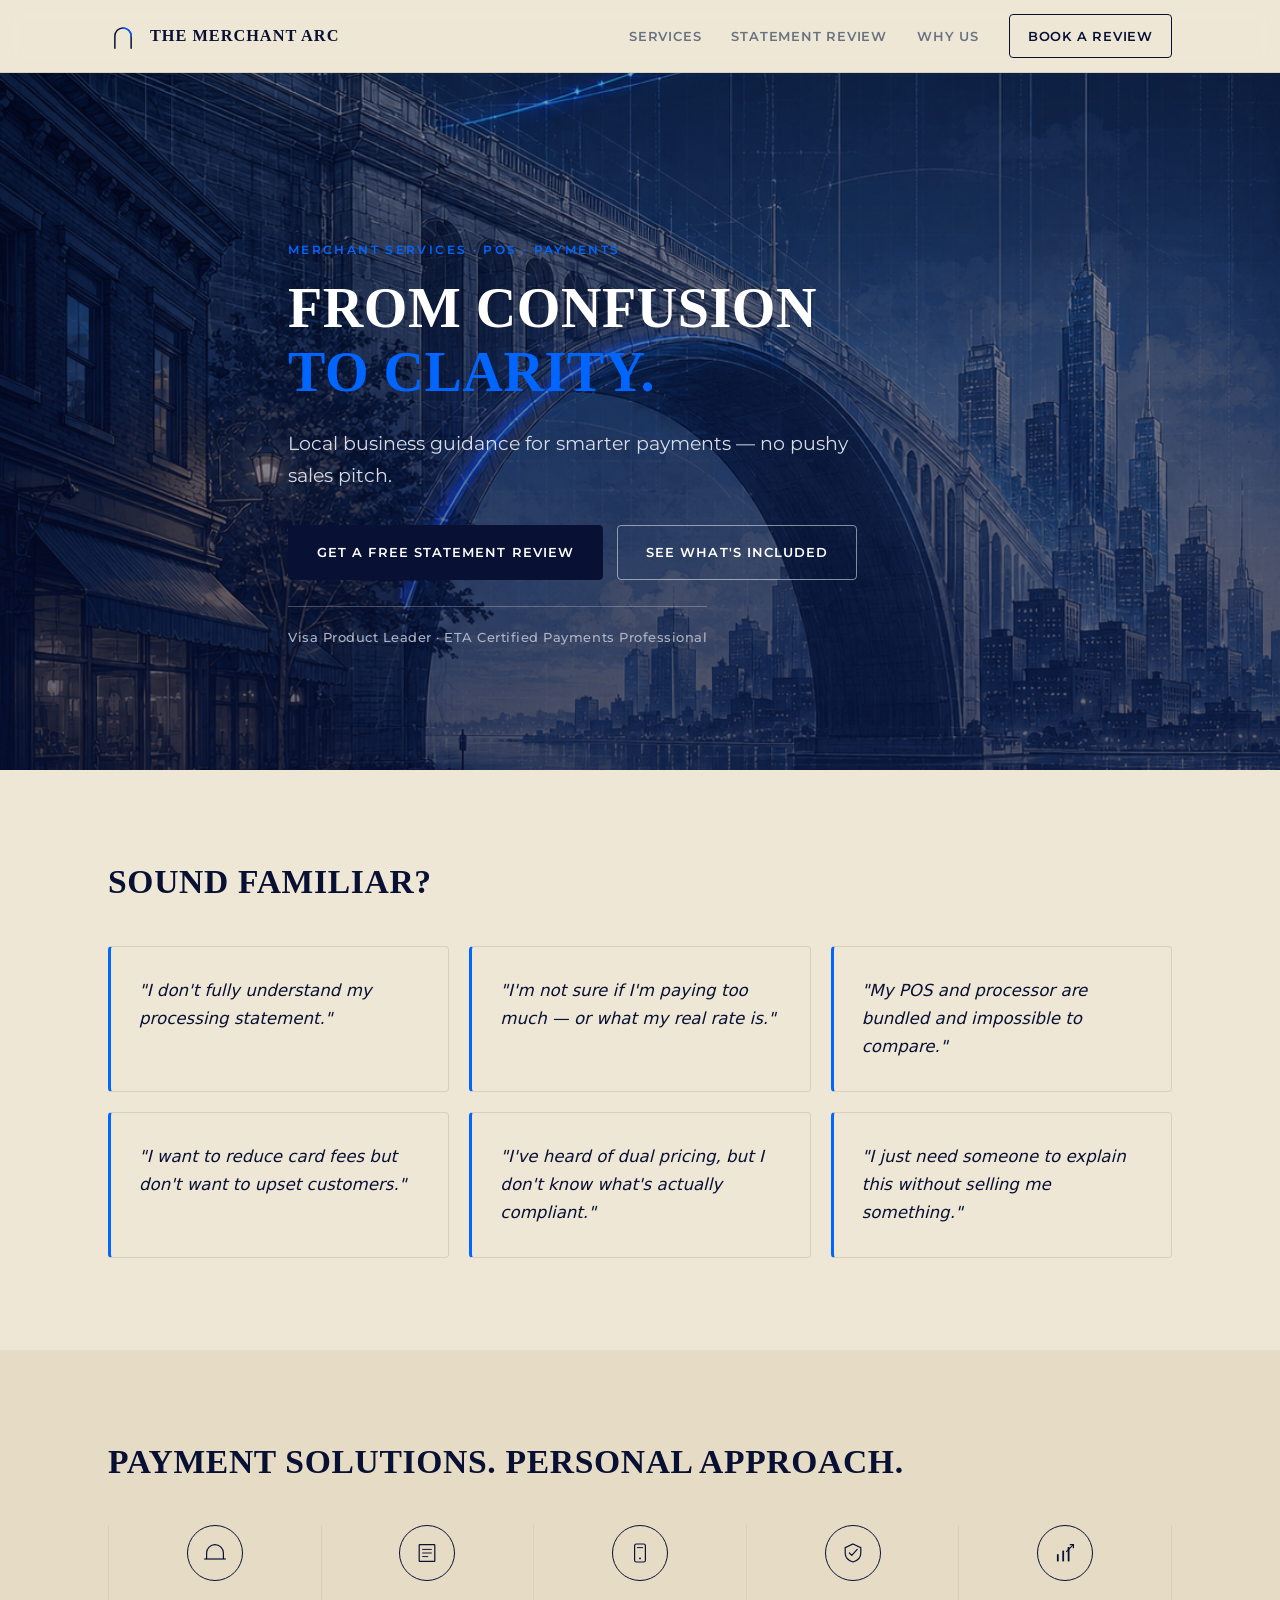
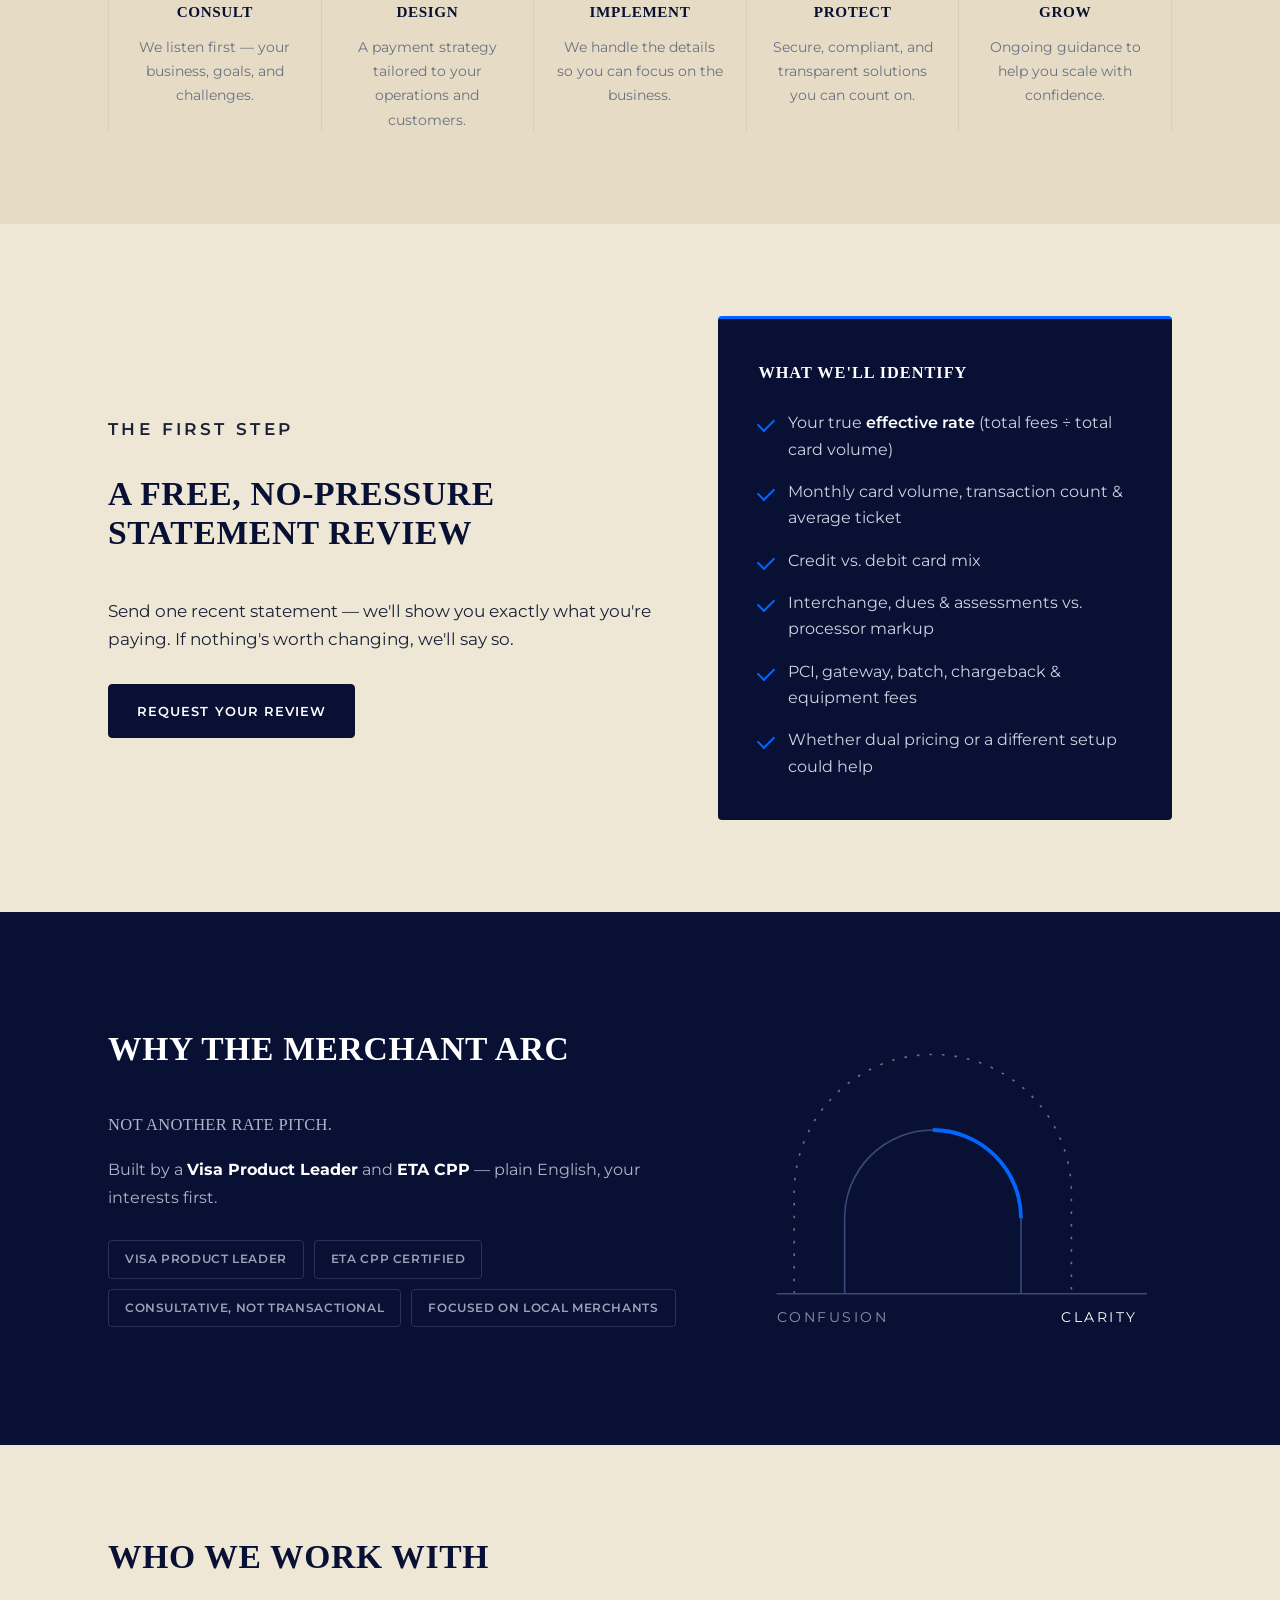
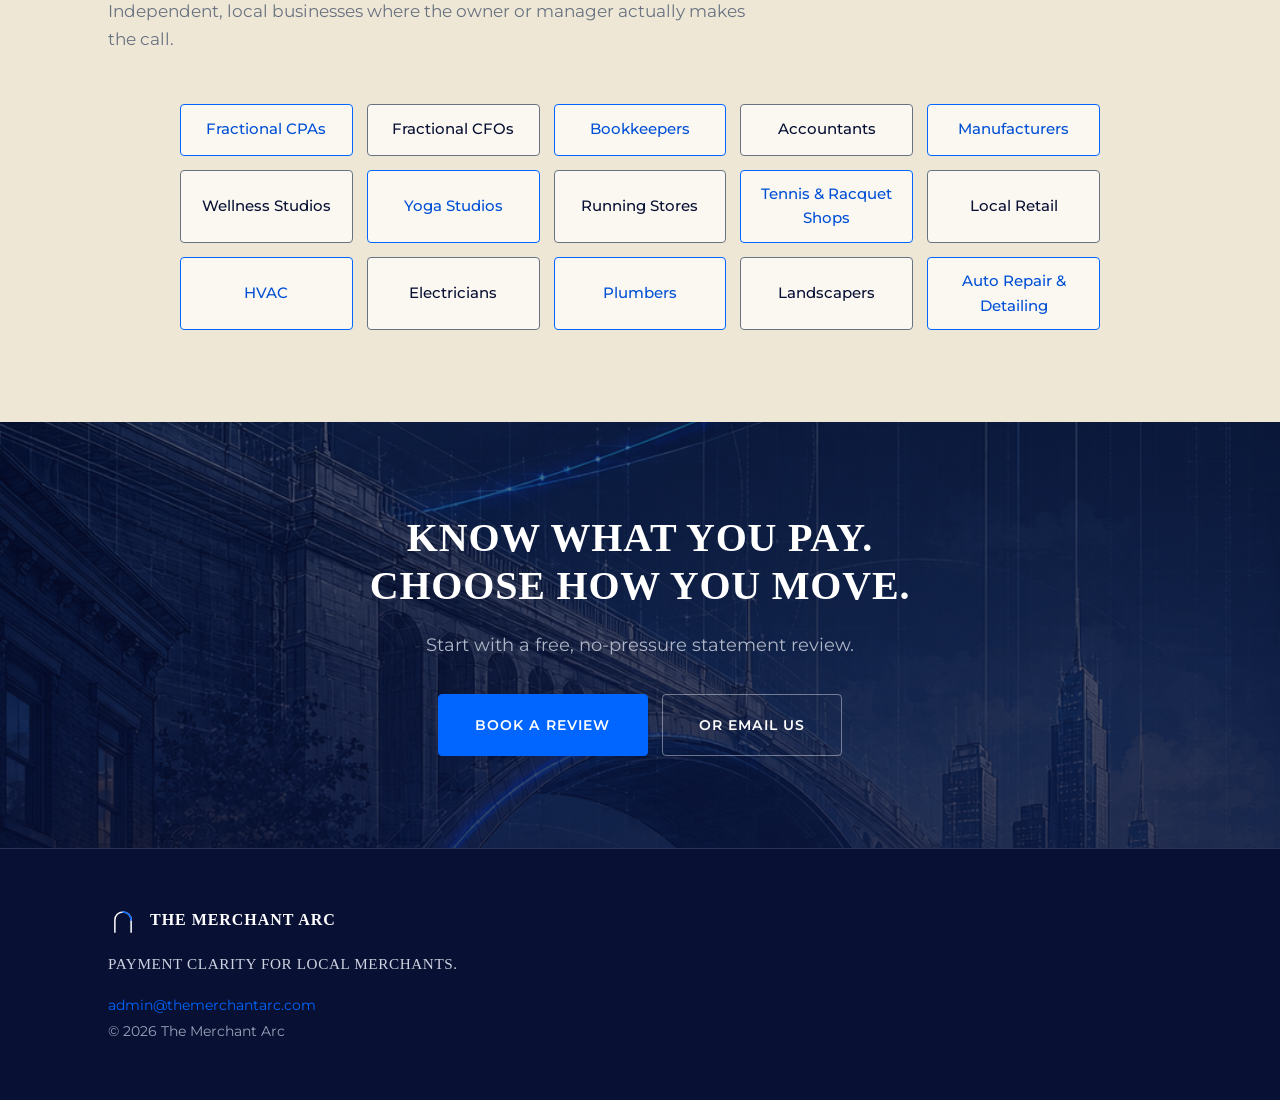
==== commit 64a8bdc4: "Add files via upload" ====
--- a/index.html
+++ b/index.html
@@ -171,14 +171,21 @@
       <h2 class="section__title">Who we work with</h2>
       <p class="section__sub">Independent, local businesses where the owner or manager actually makes the call.</p>
       <ul class="tags">
-        <li>Wellness studios</li>
-        <li>Fitness businesses</li>
-        <li>Massage</li>
-        <li>Yoga studios</li>
-        <li>Running stores</li>
-        <li>Tennis &amp; racquet shops</li>
-        <li>Local retail</li>
-        <li>Neighborhood service businesses</li>
+        <li>Fractional CPAs</li>
+        <li>Fractional CFOs</li>
+        <li>Bookkeepers</li>
+        <li>Accountants</li>
+        <li>Manufacturers</li>
+        <li>Wellness Studios</li>
+        <li>Yoga Studios</li>
+        <li>Running Stores</li>
+        <li>Tennis &amp; Racquet Shops</li>
+        <li>Local Retail</li>
+        <li>HVAC</li>
+        <li>Electricians</li>
+        <li>Plumbers</li>
+        <li>Landscapers</li>
+        <li>Auto Repair &amp; Detailing</li>
       </ul>
     </div>
   </section>
--- a/styles.css
+++ b/styles.css
@@ -249,17 +249,33 @@
 .why__metaphor svg { width: 100%; height: auto; }
 
 /* ---------- Tags ---------- */
-.tags { list-style: none; display: flex; flex-wrap: wrap; gap: 10px; }
+.tags {
+  list-style: none;
+  display: grid;
+  grid-template-columns: repeat(5, minmax(0, 1fr));
+  gap: 14px;
+  max-width: 920px;
+  margin-inline: auto;
+}
 .tags li {
+  display: flex;
+  align-items: center;
+  justify-content: center;
+  justify-self: center;
+  width: 100%;
+  min-height: 52px;
+  text-align: center;
   background: var(--paper);
-  border: 1px solid var(--line);
-  border-radius: var(--radius);
-  padding: 11px 20px;
+  border: 1px solid rgba(8, 16, 52, 0.14);
+  border-radius: var(--radius);
+  padding: 11px 18px;
   font-weight: 500;
   font-size: 0.92rem;
   color: var(--navy);
   transition: background .15s ease, color .15s ease, border-color .15s ease;
 }
+.tags li:nth-child(odd) { color: var(--blue-dk); border-color: var(--blue); }
+.tags li:nth-child(even) { color: var(--navy); border-color: var(--slate); }
 .tags li:hover { background: var(--navy); color: #fff; border-color: var(--navy); }
 
 /* ---------- 5-step services (Consult/Design/Implement/Protect/Grow) ---------- */
@@ -321,11 +337,13 @@
   .why__metaphor { order: -1; max-width: 360px; }
   .steps5 { grid-template-columns: repeat(2, 1fr); border-left: none; }
   .step5 { border: 1px solid var(--line); padding: 24px 22px; margin: -1px 0 0 -1px; }
+  .tags { grid-template-columns: repeat(3, minmax(0, 1fr)); }
   .nav__links a:not(.btn) { display: none; }
 }
 @media (max-width: 560px) {
   .cards--3 { grid-template-columns: 1fr; }
   .steps5 { grid-template-columns: 1fr; }
+  .tags { grid-template-columns: repeat(2, minmax(0, 1fr)); }
   .section { padding: 64px 0; }
   .hero { padding: 130px 0 80px; }
   .btn { width: 100%; }
